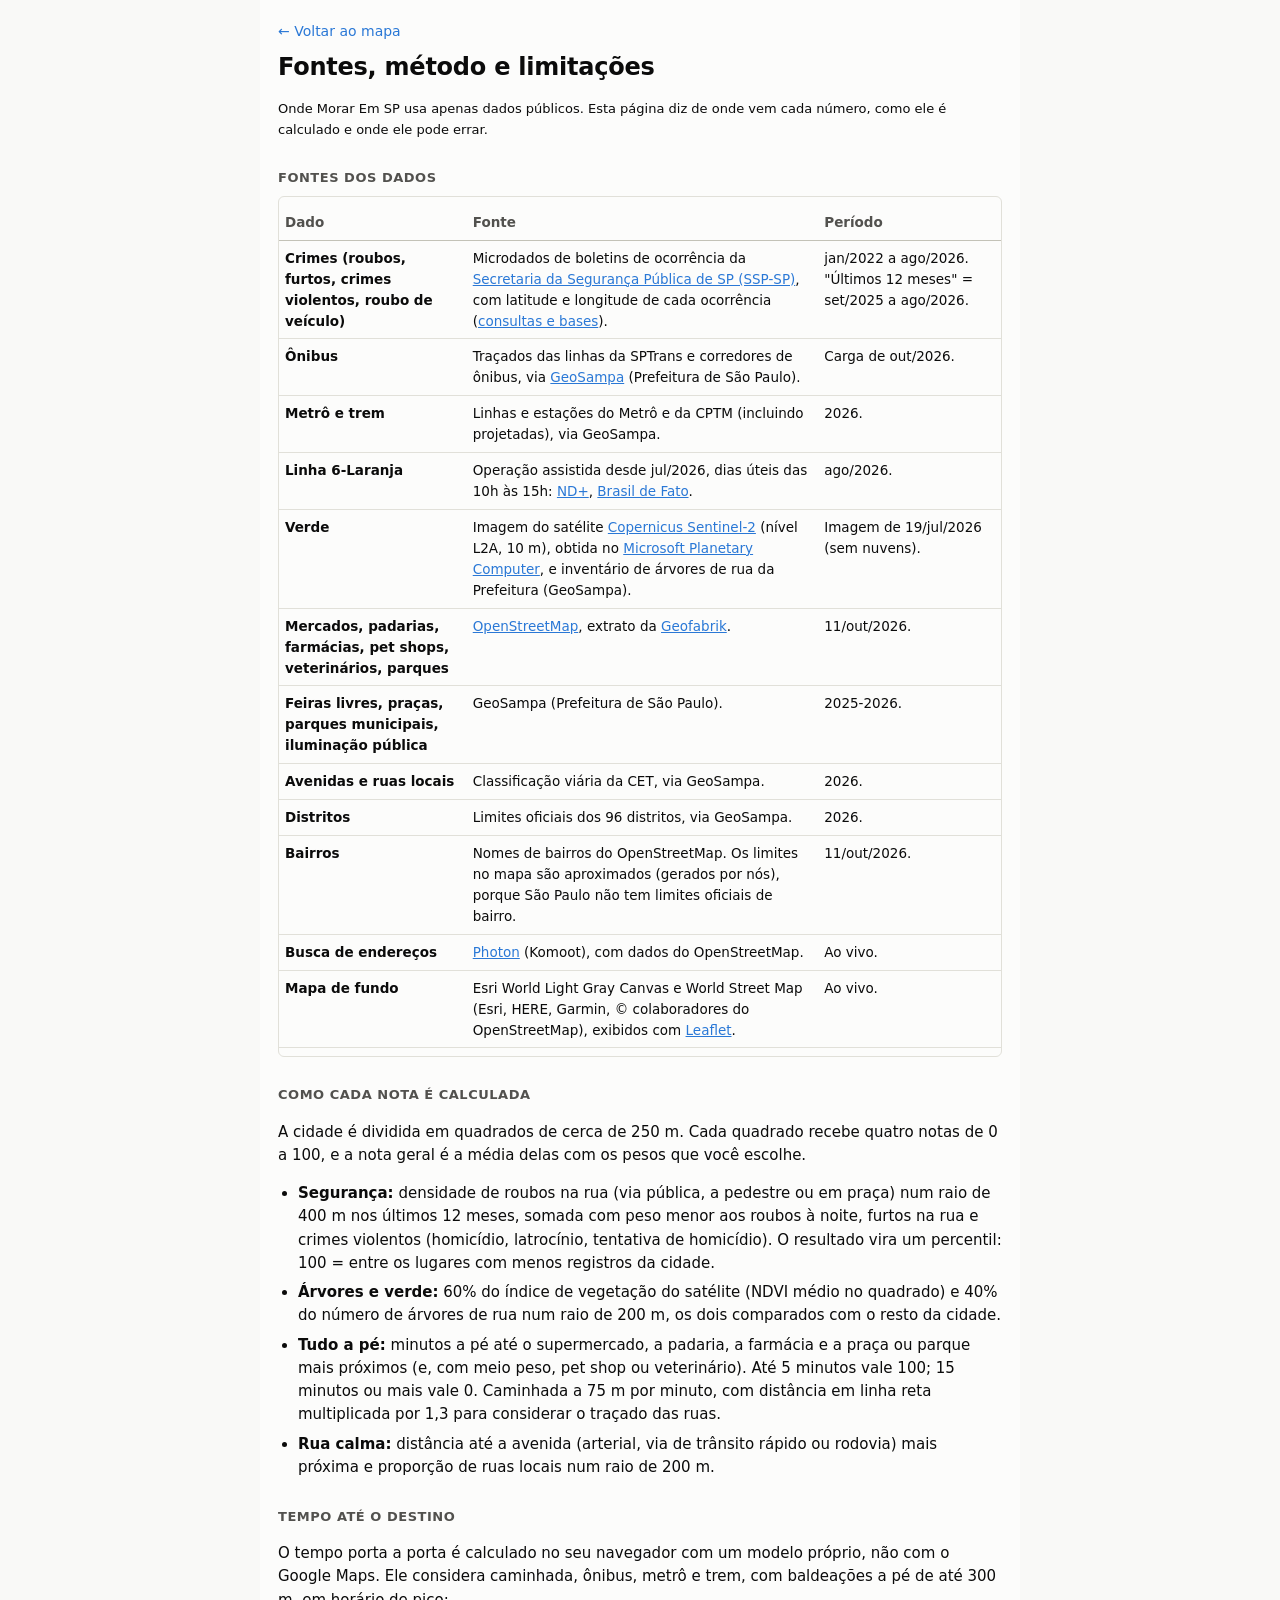
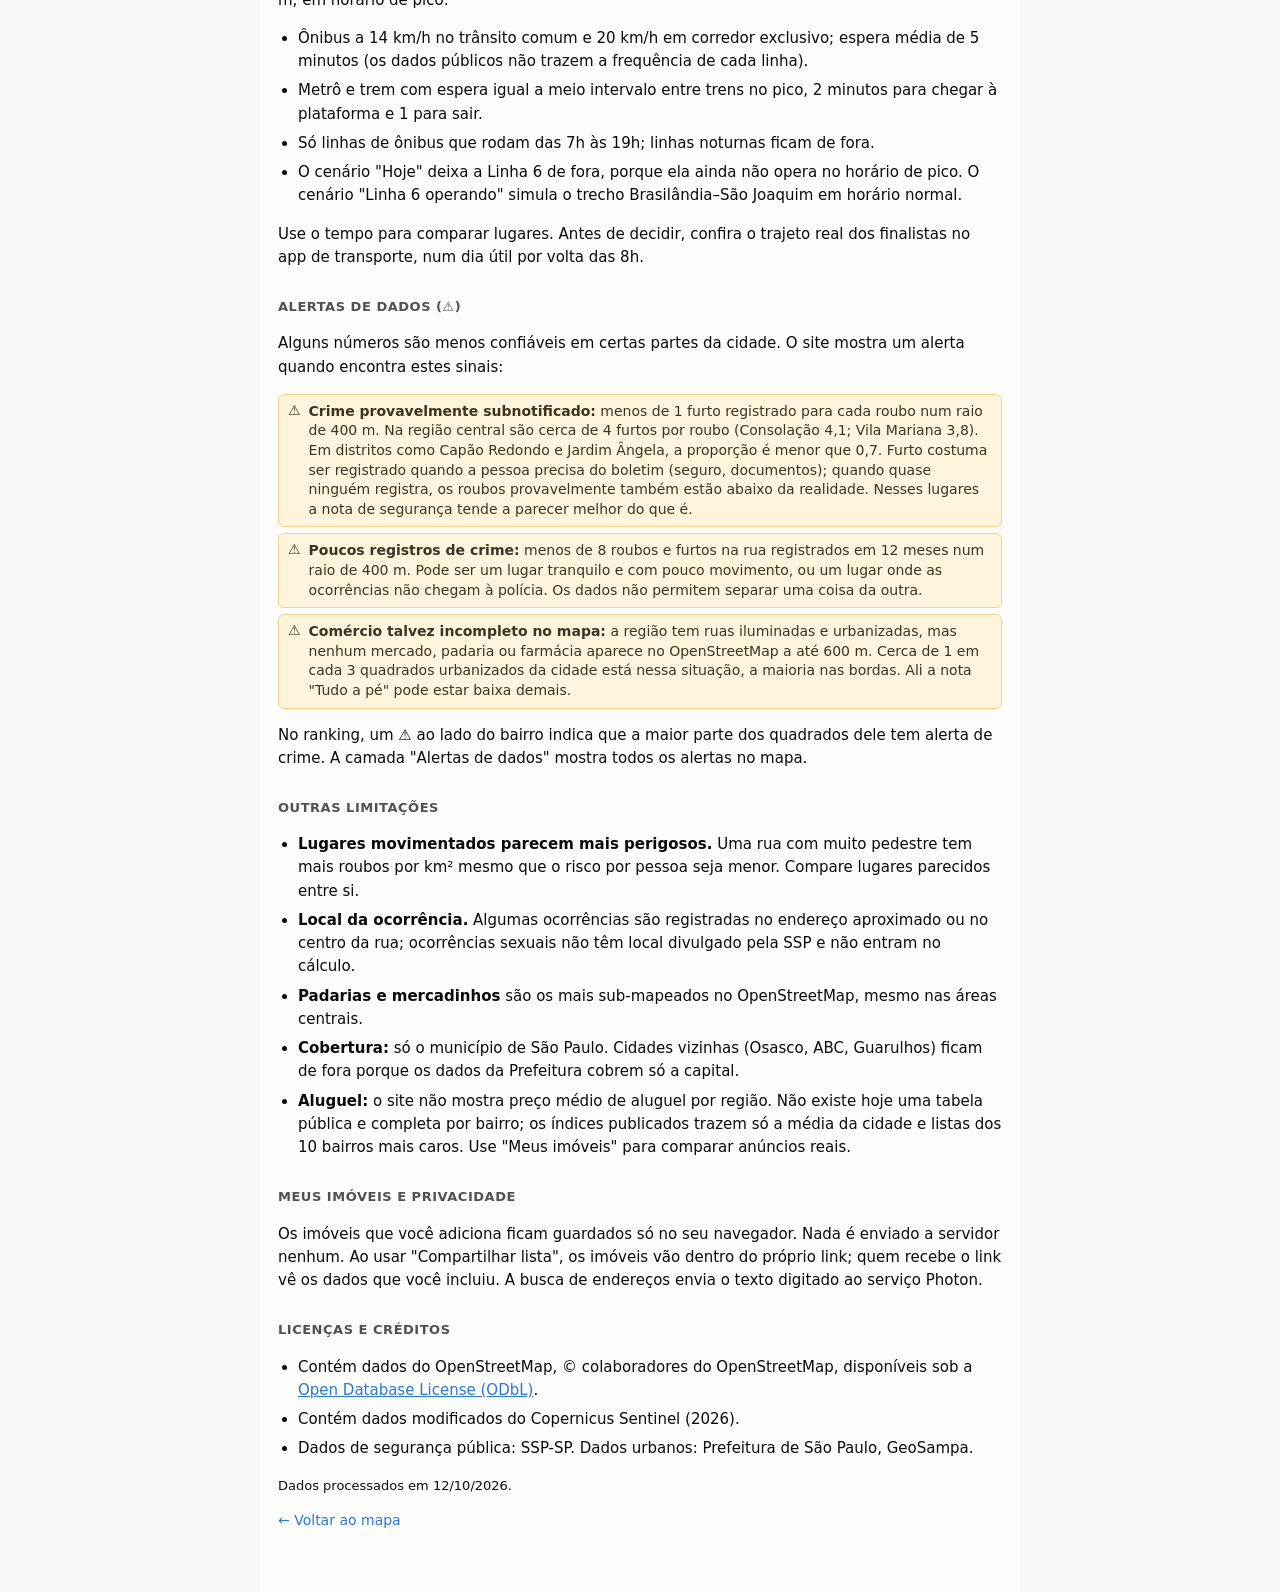
==== fontes.html @ 0190a61f "Onde Morar Em SP: first public version Static site for the city of São Paulo: pick a daily destinati" ====
<!doctype html>
<html lang="pt-BR">
<head>
<meta charset="utf-8">
<meta name="viewport" content="width=device-width, initial-scale=1">
<title>Fontes e método · Onde Morar Em SP</title>
<link rel="icon" href="data:image/svg+xml,%3Csvg xmlns='http://www.w3.org/2000/svg' viewBox='0 0 32 32'%3E%3Crect width='32' height='32' rx='7' fill='%232a78d6'/%3E%3Cpath d='M16 6l9 8v12h-6v-7h-6v7H7V14z' fill='white'/%3E%3C/svg%3E">
<link rel="stylesheet" href="style.css?v=2">
<style>
  body { background: var(--page); }
  .doc { max-width: 760px; margin: 0 auto; padding: 20px 18px 60px; background: var(--surface-1); min-height: 100vh; line-height: 1.55; font-size: 15px; }
  .doc h1 { font-size: 24px; margin: 6px 0 2px; }
  .doc h2 { font-size: 13px; margin: 28px 0 8px; }
  .doc p, .doc li { color: var(--text-primary); }
  .doc ul { padding-left: 20px; }
  .doc li { margin: 6px 0; }
  .doc table { font-size: 13.5px; margin: 8px 0; }
  .doc td, .doc th { vertical-align: top; padding: 7px 6px; }
  .doc td:first-child { max-width: none; white-space: normal; font-weight: 600; width: 26%; }
  .doc a { color: var(--accent); }
  .back { font-size: 14px; text-decoration: none; }
  .doc .warn { font-size: 14px; }
  .muted-p { color: var(--text-secondary); font-size: 13px; }
  .tablewrap { max-height: none; }
</style>
</head>
<body class="viz-root">
<main class="doc">
  <a class="back" href="./">← Voltar ao mapa</a>
  <h1>Fontes, método e limitações</h1>
  <p class="muted-p" id="built">Onde Morar Em SP usa apenas dados públicos. Esta página diz de onde vem cada número, como ele é calculado e onde ele pode errar.</p>

  <h2>Fontes dos dados</h2>
  <div class="tablewrap"><table>
    <thead><tr><th>Dado</th><th>Fonte</th><th>Período</th></tr></thead>
    <tbody>
      <tr><td>Crimes (roubos, furtos, crimes violentos, roubo de veículo)</td>
        <td>Microdados de boletins de ocorrência da <a href="https://www.ssp.sp.gov.br/estatistica" target="_blank" rel="noopener">Secretaria da Segurança Pública de SP (SSP-SP)</a>, com latitude e longitude de cada ocorrência (<a href="https://www.ssp.sp.gov.br/estatistica/consultas" target="_blank" rel="noopener">consultas e bases</a>).</td>
        <td>jan/2022 a ago/2026. "Últimos 12 meses" = set/2025 a ago/2026.</td></tr>
      <tr><td>Ônibus</td><td>Traçados das linhas da SPTrans e corredores de ônibus, via <a href="https://geosampa.prefeitura.sp.gov.br" target="_blank" rel="noopener">GeoSampa</a> (Prefeitura de São Paulo).</td><td>Carga de out/2026.</td></tr>
      <tr><td>Metrô e trem</td><td>Linhas e estações do Metrô e da CPTM (incluindo projetadas), via GeoSampa.</td><td>2026.</td></tr>
      <tr><td>Linha 6-Laranja</td><td>Operação assistida desde jul/2026, dias úteis das 10h às 15h: <a href="https://ndmais.com.br/transportes/linha-6-laranja-comeca-a-operar-em-sao-paulo/" target="_blank" rel="noopener">ND+</a>, <a href="https://www.brasildefato.com.br/2026/08/19/linha-laranja-recem-inaugurada-por-tarcisio-segue-em-obra-e-so-recebe-passageiros-para-lazer/" target="_blank" rel="noopener">Brasil de Fato</a>.</td><td>ago/2026.</td></tr>
      <tr><td>Verde</td><td>Imagem do satélite <a href="https://dataspace.copernicus.eu/explore-data/data-collections/sentinel-data/sentinel-2" target="_blank" rel="noopener">Copernicus Sentinel-2</a> (nível L2A, 10 m), obtida no <a href="https://planetarycomputer.microsoft.com/dataset/sentinel-2-l2a" target="_blank" rel="noopener">Microsoft Planetary Computer</a>, e inventário de árvores de rua da Prefeitura (GeoSampa).</td><td>Imagem de 19/jul/2026 (sem nuvens).</td></tr>
      <tr><td>Mercados, padarias, farmácias, pet shops, veterinários, parques</td><td><a href="https://www.openstreetmap.org/copyright" target="_blank" rel="noopener">OpenStreetMap</a>, extrato da <a href="https://download.geofabrik.de/south-america/brazil/sudeste.html" target="_blank" rel="noopener">Geofabrik</a>.</td><td>11/out/2026.</td></tr>
      <tr><td>Feiras livres, praças, parques municipais, iluminação pública</td><td>GeoSampa (Prefeitura de São Paulo).</td><td>2025-2026.</td></tr>
      <tr><td>Avenidas e ruas locais</td><td>Classificação viária da CET, via GeoSampa.</td><td>2026.</td></tr>
      <tr><td>Distritos</td><td>Limites oficiais dos 96 distritos, via GeoSampa.</td><td>2026.</td></tr>
      <tr><td>Bairros</td><td>Nomes de bairros do OpenStreetMap. Os limites no mapa são aproximados (gerados por nós), porque São Paulo não tem limites oficiais de bairro.</td><td>11/out/2026.</td></tr>
      <tr><td>Busca de endereços</td><td><a href="https://photon.komoot.io/" target="_blank" rel="noopener">Photon</a> (Komoot), com dados do OpenStreetMap.</td><td>Ao vivo.</td></tr>
      <tr><td>Mapa de fundo</td><td>Esri World Light Gray Canvas e World Street Map (Esri, HERE, Garmin, © colaboradores do OpenStreetMap), exibidos com <a href="https://leafletjs.com" target="_blank" rel="noopener">Leaflet</a>.</td><td>Ao vivo.</td></tr>
    </tbody>
  </table></div>

  <h2>Como cada nota é calculada</h2>
  <p>A cidade é dividida em quadrados de cerca de 250 m. Cada quadrado recebe quatro notas de 0 a 100, e a nota geral é a média delas com os pesos que você escolhe.</p>
  <ul>
    <li><b>Segurança:</b> densidade de roubos na rua (via pública, a pedestre ou em praça) num raio de 400 m nos últimos 12 meses, somada com peso menor aos roubos à noite, furtos na rua e crimes violentos (homicídio, latrocínio, tentativa de homicídio). O resultado vira um percentil: 100 = entre os lugares com menos registros da cidade.</li>
    <li><b>Árvores e verde:</b> 60% do índice de vegetação do satélite (NDVI médio no quadrado) e 40% do número de árvores de rua num raio de 200 m, os dois comparados com o resto da cidade.</li>
    <li><b>Tudo a pé:</b> minutos a pé até o supermercado, a padaria, a farmácia e a praça ou parque mais próximos (e, com meio peso, pet shop ou veterinário). Até 5 minutos vale 100; 15 minutos ou mais vale 0. Caminhada a 75 m por minuto, com distância em linha reta multiplicada por 1,3 para considerar o traçado das ruas.</li>
    <li><b>Rua calma:</b> distância até a avenida (arterial, via de trânsito rápido ou rodovia) mais próxima e proporção de ruas locais num raio de 200 m.</li>
  </ul>

  <h2>Tempo até o destino</h2>
  <p>O tempo porta a porta é calculado no seu navegador com um modelo próprio, não com o Google Maps. Ele considera caminhada, ônibus, metrô e trem, com baldeações a pé de até 300 m, em horário de pico:</p>
  <ul>
    <li>Ônibus a 14 km/h no trânsito comum e 20 km/h em corredor exclusivo; espera média de 5 minutos (os dados públicos não trazem a frequência de cada linha).</li>
    <li>Metrô e trem com espera igual a meio intervalo entre trens no pico, 2 minutos para chegar à plataforma e 1 para sair.</li>
    <li>Só linhas de ônibus que rodam das 7h às 19h; linhas noturnas ficam de fora.</li>
    <li>O cenário "Hoje" deixa a Linha 6 de fora, porque ela ainda não opera no horário de pico. O cenário "Linha 6 operando" simula o trecho Brasilândia–São Joaquim em horário normal.</li>
  </ul>
  <p>Use o tempo para comparar lugares. Antes de decidir, confira o trajeto real dos finalistas no app de transporte, num dia útil por volta das 8h.</p>

  <h2 id="alertas">Alertas de dados (⚠)</h2>
  <p>Alguns números são menos confiáveis em certas partes da cidade. O site mostra um alerta quando encontra estes sinais:</p>
  <div class="warn"><span aria-hidden="true">⚠</span><div><b>Crime provavelmente subnotificado:</b> menos de 1 furto registrado para cada roubo num raio de 400 m. Na região central são cerca de 4 furtos por roubo (Consolação 4,1; Vila Mariana 3,8). Em distritos como Capão Redondo e Jardim Ângela, a proporção é menor que 0,7. Furto costuma ser registrado quando a pessoa precisa do boletim (seguro, documentos); quando quase ninguém registra, os roubos provavelmente também estão abaixo da realidade. Nesses lugares a nota de segurança tende a parecer melhor do que é.</div></div>
  <div class="warn"><span aria-hidden="true">⚠</span><div><b>Poucos registros de crime:</b> menos de 8 roubos e furtos na rua registrados em 12 meses num raio de 400 m. Pode ser um lugar tranquilo e com pouco movimento, ou um lugar onde as ocorrências não chegam à polícia. Os dados não permitem separar uma coisa da outra.</div></div>
  <div class="warn"><span aria-hidden="true">⚠</span><div><b>Comércio talvez incompleto no mapa:</b> a região tem ruas iluminadas e urbanizadas, mas nenhum mercado, padaria ou farmácia aparece no OpenStreetMap a até 600 m. Cerca de 1 em cada 3 quadrados urbanizados da cidade está nessa situação, a maioria nas bordas. Ali a nota "Tudo a pé" pode estar baixa demais.</div></div>
  <p>No ranking, um ⚠ ao lado do bairro indica que a maior parte dos quadrados dele tem alerta de crime. A camada "Alertas de dados" mostra todos os alertas no mapa.</p>

  <h2>Outras limitações</h2>
  <ul>
    <li><b>Lugares movimentados parecem mais perigosos.</b> Uma rua com muito pedestre tem mais roubos por km² mesmo que o risco por pessoa seja menor. Compare lugares parecidos entre si.</li>
    <li><b>Local da ocorrência.</b> Algumas ocorrências são registradas no endereço aproximado ou no centro da rua; ocorrências sexuais não têm local divulgado pela SSP e não entram no cálculo.</li>
    <li><b>Padarias e mercadinhos</b> são os mais sub-mapeados no OpenStreetMap, mesmo nas áreas centrais.</li>
    <li><b>Cobertura:</b> só o município de São Paulo. Cidades vizinhas (Osasco, ABC, Guarulhos) ficam de fora porque os dados da Prefeitura cobrem só a capital.</li>
    <li><b>Aluguel:</b> o site não mostra preço médio de aluguel por região. Não existe hoje uma tabela pública e completa por bairro; os índices publicados trazem só a média da cidade e listas dos 10 bairros mais caros. Use "Meus imóveis" para comparar anúncios reais.</li>
  </ul>

  <h2>Meus imóveis e privacidade</h2>
  <p>Os imóveis que você adiciona ficam guardados só no seu navegador. Nada é enviado a servidor nenhum. Ao usar "Compartilhar lista", os imóveis vão dentro do próprio link; quem recebe o link vê os dados que você incluiu. A busca de endereços envia o texto digitado ao serviço Photon.</p>

  <h2>Licenças e créditos</h2>
  <ul>
    <li>Contém dados do OpenStreetMap, © colaboradores do OpenStreetMap, disponíveis sob a <a href="https://www.openstreetmap.org/copyright" target="_blank" rel="noopener">Open Database License (ODbL)</a>.</li>
    <li>Contém dados modificados do Copernicus Sentinel (2026).</li>
    <li>Dados de segurança pública: SSP-SP. Dados urbanos: Prefeitura de São Paulo, GeoSampa.</li>
  </ul>
  <p class="muted-p" id="built-at"></p>
  <a class="back" href="./">← Voltar ao mapa</a>
</main>
<script>
  fetch("data/meta.json").then((r) => r.json()).then((m) => {
    document.getElementById("built-at").textContent = `Dados processados em ${new Date(m.built).toLocaleDateString("pt-BR")}.`;
  }).catch(() => {});
</script>
</body>
</html>
---- style.css ----
.viz-root {
  color-scheme: light;
  --surface-1: #fcfcfb;
  --page: #f9f9f7;
  --wash: #f0efec;
  --text-primary: #0b0b0b;
  --text-secondary: #52514e;
  --text-muted: #898781;
  --grid: #e1e0d9;
  --axis: #c3c2b7;
  --border: rgba(11, 11, 11, 0.10);
  --accent: #2a78d6;
  --critical: #d03b3b;
}

* { box-sizing: border-box; }
html, body { margin: 0; height: 100%; font-family: system-ui, -apple-system, "Segoe UI", sans-serif; color: var(--text-primary); background: var(--page); }
#app { display: flex; height: 100vh; }
#side { width: 390px; min-width: 340px; background: var(--surface-1); border-right: 1px solid var(--border); display: flex; flex-direction: column; overflow-y: auto; }
#map { flex: 1; position: relative; }
header, section, footer { padding: 12px 16px; border-bottom: 1px solid var(--grid); }
section.grow { min-height: 260px; display: flex; flex-direction: column; }
h1 { font-size: 20px; margin: 0 0 4px; letter-spacing: -0.01em; }
h2 { font-size: 12px; text-transform: uppercase; letter-spacing: .04em; color: var(--text-secondary); margin: 0 0 8px; font-weight: 600; }
.sub, .hint { font-size: 12px; color: var(--text-secondary); margin: 4px 0 0; line-height: 1.4; }
.muted { color: var(--text-muted); text-transform: none; letter-spacing: 0; font-weight: 400; }
.d { color: var(--text-muted); font-size: 11px; line-height: 1.3; }

.btn { display: inline-flex; align-items: center; justify-content: center; border: 1px solid var(--axis); background: var(--surface-1); color: var(--text-primary);
  border-radius: 6px; padding: 6px 10px; font: inherit; font-size: 13px; cursor: pointer; }
.btn:hover { background: var(--wash); }
.btn:disabled { opacity: .5; cursor: default; }
.btn.primary { background: var(--accent); border-color: var(--accent); color: #fff; }
.btn.primary:hover { background: #256abf; }
.btn.danger { color: var(--critical); border-color: var(--critical); margin-right: auto; }
.row-buttons { display: flex; flex-wrap: wrap; gap: 6px; margin-top: 8px; align-items: center; }
.row-buttons.end { justify-content: flex-end; }

.search { position: relative; }
.search input, .field input, .field select, .field textarea, select {
  width: 100%; font: inherit; font-size: 14px; padding: 7px 8px; border: 1px solid var(--axis); border-radius: 6px; background: var(--surface-1); color: var(--text-primary); }
.results { position: absolute; z-index: 1200; left: 0; right: 0; top: 100%; margin: 2px 0 0; padding: 0; list-style: none; background: var(--surface-1);
  border: 1px solid var(--axis); border-radius: 6px; box-shadow: 0 6px 18px rgba(0,0,0,.12); max-height: 260px; overflow-y: auto; }
.results li { padding: 8px 10px; font-size: 13px; cursor: pointer; border-bottom: 1px solid var(--grid); }
.results li:last-child { border-bottom: 0; }
.results li:hover, .results li.active { background: var(--wash); }
.results li .d { display: block; }
.field { display: block; margin-top: 8px; }
.field > span { display: block; font-size: 12px; color: var(--text-secondary); margin-bottom: 3px; }
.grid2 { display: grid; grid-template-columns: 1fr 1fr; gap: 0 8px; }
.grid3 { display: grid; grid-template-columns: 1fr 1fr 1fr; gap: 0 8px; }

.seg { display: flex; border: 1px solid var(--axis); border-radius: 6px; overflow: hidden; }
.seg button { flex: 1; border: 0; background: transparent; padding: 6px 8px; font: inherit; font-size: 13px; cursor: pointer; color: var(--text-secondary); }
.seg button.on { background: var(--accent); color: #fff; }

.row { display: flex; justify-content: space-between; gap: 8px; font-size: 13px; margin-top: 8px; }
.row output { font-variant-numeric: tabular-nums; color: var(--text-secondary); white-space: nowrap; }
input[type=range] { width: 100%; accent-color: var(--accent); }
.check { display: flex; align-items: center; gap: 6px; font-size: 13px; margin: 4px 0; }
.overlays { margin-top: 10px; }
#weights .hint { margin: 0 0 4px; }
#weights .row { margin-top: 10px; }

#legend { margin-top: 8px; font-size: 12px; color: var(--text-secondary); }
#legend .bar { display: flex; gap: 2px; margin: 4px 0 2px; }
#legend .bar span { flex: 1; height: 10px; border-radius: 2px; }
#legend .ticks { position: relative; height: 15px; font-variant-numeric: tabular-nums; }
#legend .ticks span { position: absolute; transform: translateX(-50%); }
#legend .dir { display: flex; justify-content: space-between; color: var(--text-muted); }

.tablewrap { overflow-y: auto; max-height: 420px; border: 1px solid var(--grid); border-radius: 6px; }
table { width: 100%; border-collapse: collapse; font-size: 12.5px; }
th { position: sticky; top: 0; background: var(--surface-1); text-align: left; font-weight: 600; color: var(--text-secondary); padding: 6px; border-bottom: 1px solid var(--axis); cursor: help; }
td { padding: 5px 6px; border-bottom: 1px solid var(--grid); font-variant-numeric: tabular-nums; }
td:first-child { max-width: 150px; overflow: hidden; text-overflow: ellipsis; white-space: nowrap; }
tbody tr { cursor: pointer; }
tbody tr:hover { background: var(--wash); }
.up { color: #b3261e; } .down { color: #006300; }

.im-list { list-style: none; padding: 0; margin: 10px 0 0; }
.im-list li { border: 1px solid var(--grid); border-radius: 8px; padding: 8px 10px; margin-bottom: 6px; font-size: 13px; cursor: pointer; }
.im-list li:hover { background: var(--wash); }
.im-list li.out { opacity: .45; }
.im-list .top { display: flex; justify-content: space-between; gap: 8px; }
.im-list .top b { overflow: hidden; text-overflow: ellipsis; white-space: nowrap; }
.im-list .price { font-variant-numeric: tabular-nums; font-weight: 600; white-space: nowrap; }
.im-list .empty { color: var(--text-muted); cursor: default; border-style: dashed; }
#im-filters { margin-top: 8px; font-size: 13px; }
#im-filters summary { cursor: pointer; color: var(--text-secondary); }

footer { font-size: 12px; color: var(--text-secondary); border-bottom: 0; }
footer ul { padding-left: 18px; margin: 6px 0; }
footer li { margin: 3px 0; line-height: 1.4; }

.loading { position: absolute; z-index: 1500; left: 50%; top: 14px; transform: translateX(-50%); background: var(--text-primary); color: #fff;
  font-size: 13px; padding: 6px 12px; border-radius: 999px; box-shadow: 0 2px 10px rgba(0,0,0,.2); white-space: nowrap; }
.loading[hidden] { display: none; }
.pick-banner { position: absolute; z-index: 1500; left: 50%; top: 14px; transform: translateX(-50%); background: var(--accent); color: #fff;
  font-size: 14px; padding: 8px 8px 8px 14px; border-radius: 999px; box-shadow: 0 2px 10px rgba(0,0,0,.25); display: flex; gap: 10px; align-items: center; white-space: nowrap; }
.pick-banner[hidden] { display: none; }
.pick-banner button { border: 0; background: rgba(255,255,255,.2); color: #fff; border-radius: 999px; padding: 4px 10px; font: inherit; font-size: 13px; cursor: pointer; }
.picking .leaflet-container { cursor: crosshair; }

/* map */
.leaflet-container { font-family: inherit; background: var(--page); }
.cells-img { image-rendering: pixelated; image-rendering: crisp-edges; }
.bairro-label { background: transparent; border: 0; box-shadow: none; font-size: 11px; font-weight: 600; color: #2b2b29; text-shadow: 0 0 3px #fff, 0 0 3px #fff, 0 0 3px #fff; white-space: nowrap; }
.bairro-label::before, .st-label::before { display: none; }
.st-label { background: rgba(255,255,255,.85); border: 0; box-shadow: none; font-size: 10.5px; padding: 0 3px; color: #2b2b29; }
.dest-icon { background: #0b0b0b; color: #fff; border-radius: 6px; font-size: 12px; font-weight: 700; padding: 3px 7px; white-space: nowrap; box-shadow: 0 0 0 2px #fff, 0 2px 8px rgba(0,0,0,.3); transform: translate(-50%, -50%); display: inline-block; }
.im-pin { background: #fff; color: #0b0b0b; border: 2px solid #0b0b0b; border-radius: 999px; font-size: 11.5px; font-weight: 700; padding: 1px 7px;
  white-space: nowrap; box-shadow: 0 2px 6px rgba(0,0,0,.25); transform: translate(-50%, -50%); display: inline-block; font-variant-numeric: tabular-nums; }
.im-pin.out { opacity: .35; border-color: var(--text-muted); }

/* details (popup on desktop, sheet on phones) */
.pop h3 { margin: 0 0 2px; font-size: 15px; }
.pop .d { margin-bottom: 6px; }
.pop table { font-size: 12px; }
.pop td { padding: 3px 4px; border-bottom: 1px solid var(--grid); vertical-align: top; }
.pop td:first-child { color: var(--text-secondary); max-width: none; white-space: normal; width: 45%; }
.pop .route { font-size: 12px; background: var(--wash); border-radius: 4px; padding: 6px; margin: 6px 0; line-height: 1.45; }
.pop .route .leg { display: inline-block; border-radius: 3px; padding: 0 4px; margin: 1px 0; color: #fff; font-weight: 600; }
.pop .route .leg.bus { background: #52514e; }
.pop .scores { display: grid; grid-template-columns: repeat(5, 1fr); gap: 4px; margin: 6px 0; text-align: center; }
.pop .scores div { background: var(--wash); border-radius: 4px; padding: 3px 0; font-size: 11px; color: var(--text-secondary); }
.pop .scores b { display: block; font-size: 14px; color: var(--text-primary); }
.pop .cost { font-size: 13px; margin: 6px 0; }
.pop .cost b { font-size: 16px; }
.pop .actions { display: flex; gap: 6px; flex-wrap: wrap; margin-top: 8px; }

#sheet { position: fixed; left: 0; right: 0; bottom: 0; z-index: 3000; max-height: 78vh; max-height: 78dvh; overflow-y: auto;
  background: var(--surface-1); border-radius: 14px 14px 0 0; box-shadow: 0 -6px 24px rgba(0,0,0,.25); padding: 8px 16px 24px;
  -webkit-overflow-scrolling: touch; overscroll-behavior: contain; }
#sheet[hidden] { display: none; }
#sheet-close { position: sticky; top: 0; display: block; margin: 0 0 6px auto; border: 1px solid var(--axis); background: var(--surface-1);
  border-radius: 999px; padding: 8px 14px; font: inherit; font-size: 14px; color: var(--text-primary); cursor: pointer; z-index: 1; }
#sheet .pop table { width: 100%; }

dialog { border: 0; border-radius: 12px; padding: 16px; width: min(520px, calc(100vw - 24px)); max-height: calc(100dvh - 24px); overflow-y: auto;
  background: var(--surface-1); color: var(--text-primary); box-shadow: 0 10px 40px rgba(0,0,0,.3); }
dialog::backdrop { background: rgba(0,0,0,.35); }
dialog h3 { margin: 0 0 4px; }
.form-error { color: var(--critical); font-size: 13px; }

/* phones: map on top, controls below, page scrolls */
@media (max-width: 768px) {
  html, body { height: auto; }
  #app { flex-direction: column-reverse; height: auto; }
  #map { flex: none; height: 62vh; height: 62dvh; }
  #side { width: 100%; min-width: 0; border-right: 0; overflow: visible; }
  section.grow { min-height: 0; }
  .tablewrap { max-height: 70vh; }
  .seg button { padding: 10px 8px; font-size: 14px; }
  .btn { padding: 9px 12px; font-size: 14px; }
  .check { font-size: 14px; margin: 8px 0; }
  .check input { width: 18px; height: 18px; }
  input[type=range] { height: 28px; }
  td { padding: 8px 6px; }
  td:first-child { max-width: 46vw; }
  .pop table { font-size: 11.5px; }
  .pick-banner { font-size: 13px; }
}

/* header link, warnings, source lines */
.title-row { display: flex; align-items: baseline; justify-content: space-between; gap: 8px; }
.head-link, footer a { font-size: 12px; color: var(--accent); text-decoration: none; white-space: nowrap; }
.head-link:hover, footer a:hover { text-decoration: underline; }
.warn { display: flex; gap: 8px; align-items: flex-start; background: #fff4dc; border: 1px solid #f3d38a; border-radius: 6px;
  padding: 7px 9px; margin: 6px 0; font-size: 12px; line-height: 1.4; color: #3d3320; }
.warn > span { font-size: 14px; line-height: 1.2; }
.warn a, .src a { color: var(--accent); }
.warn-mark { color: #b06d00; font-weight: 700; cursor: help; }
.src { margin-top: 8px; font-size: 10.5px; color: var(--text-muted); line-height: 1.4; }
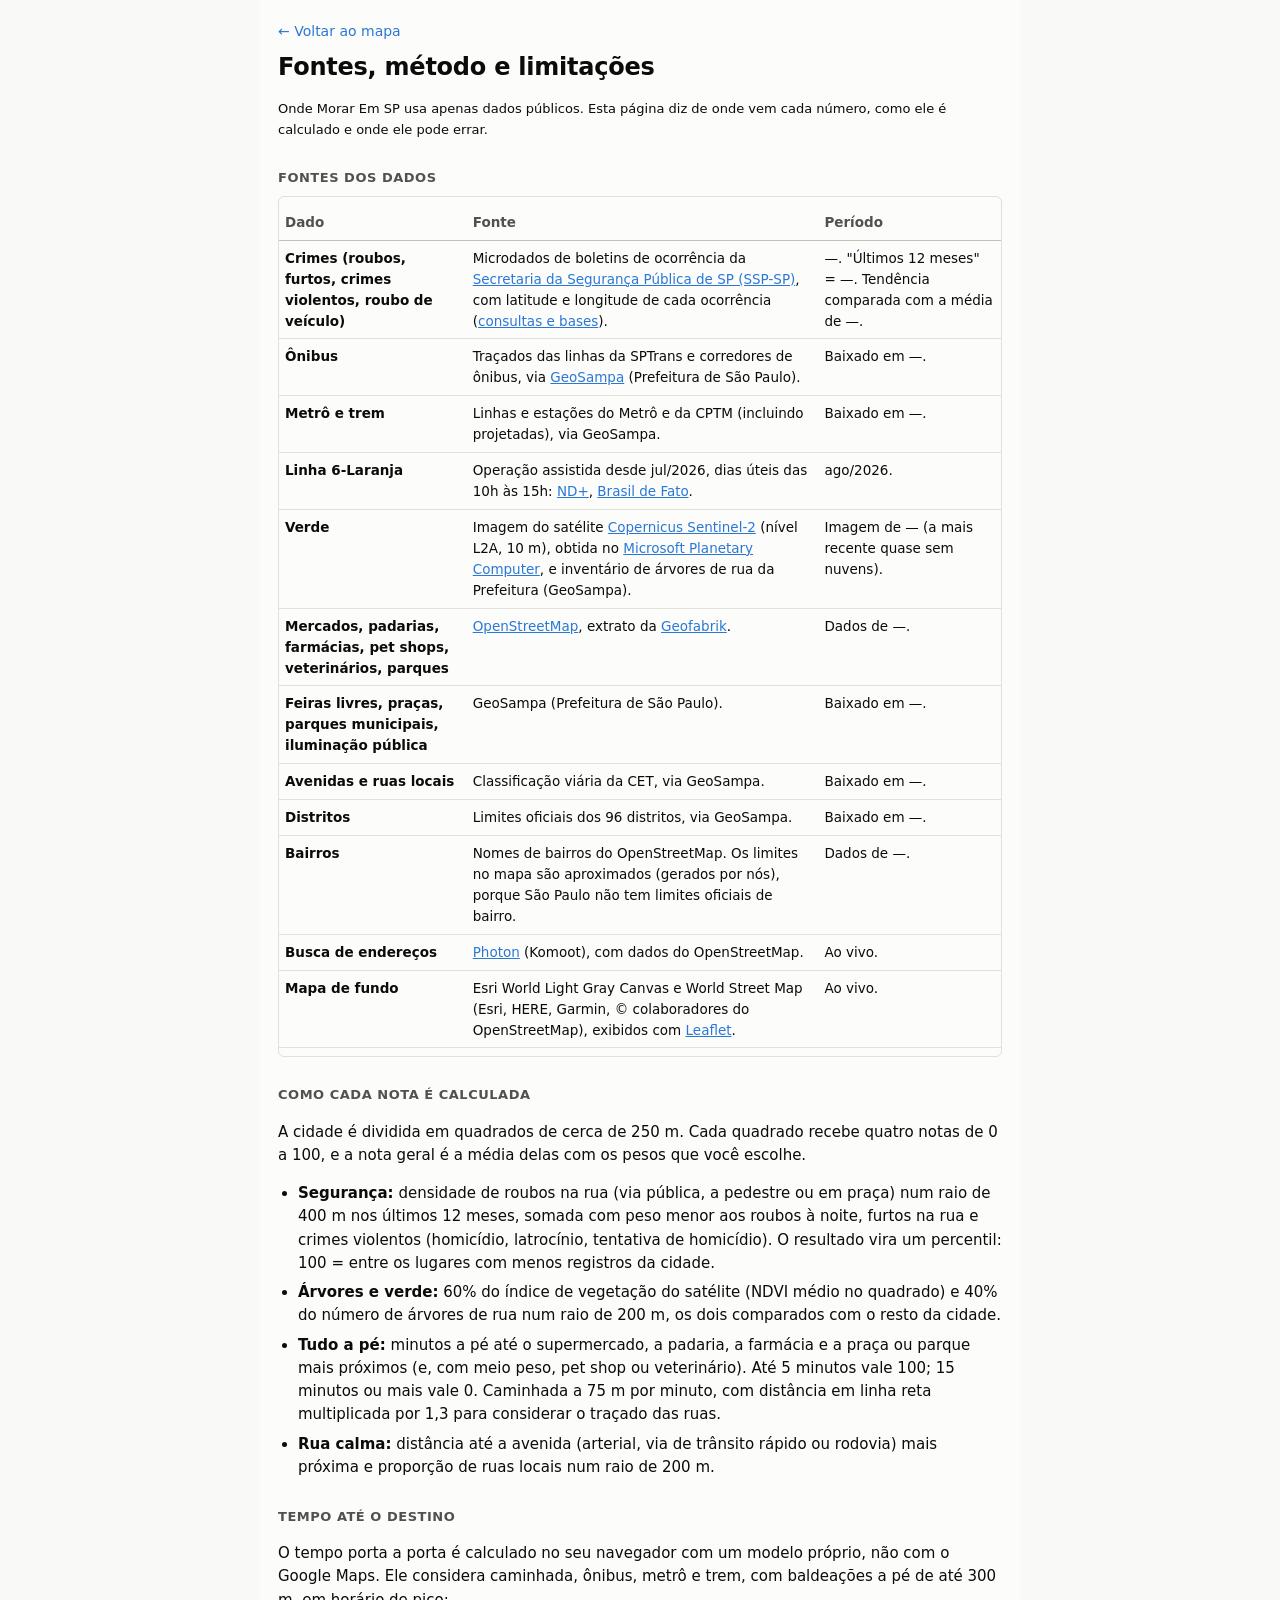
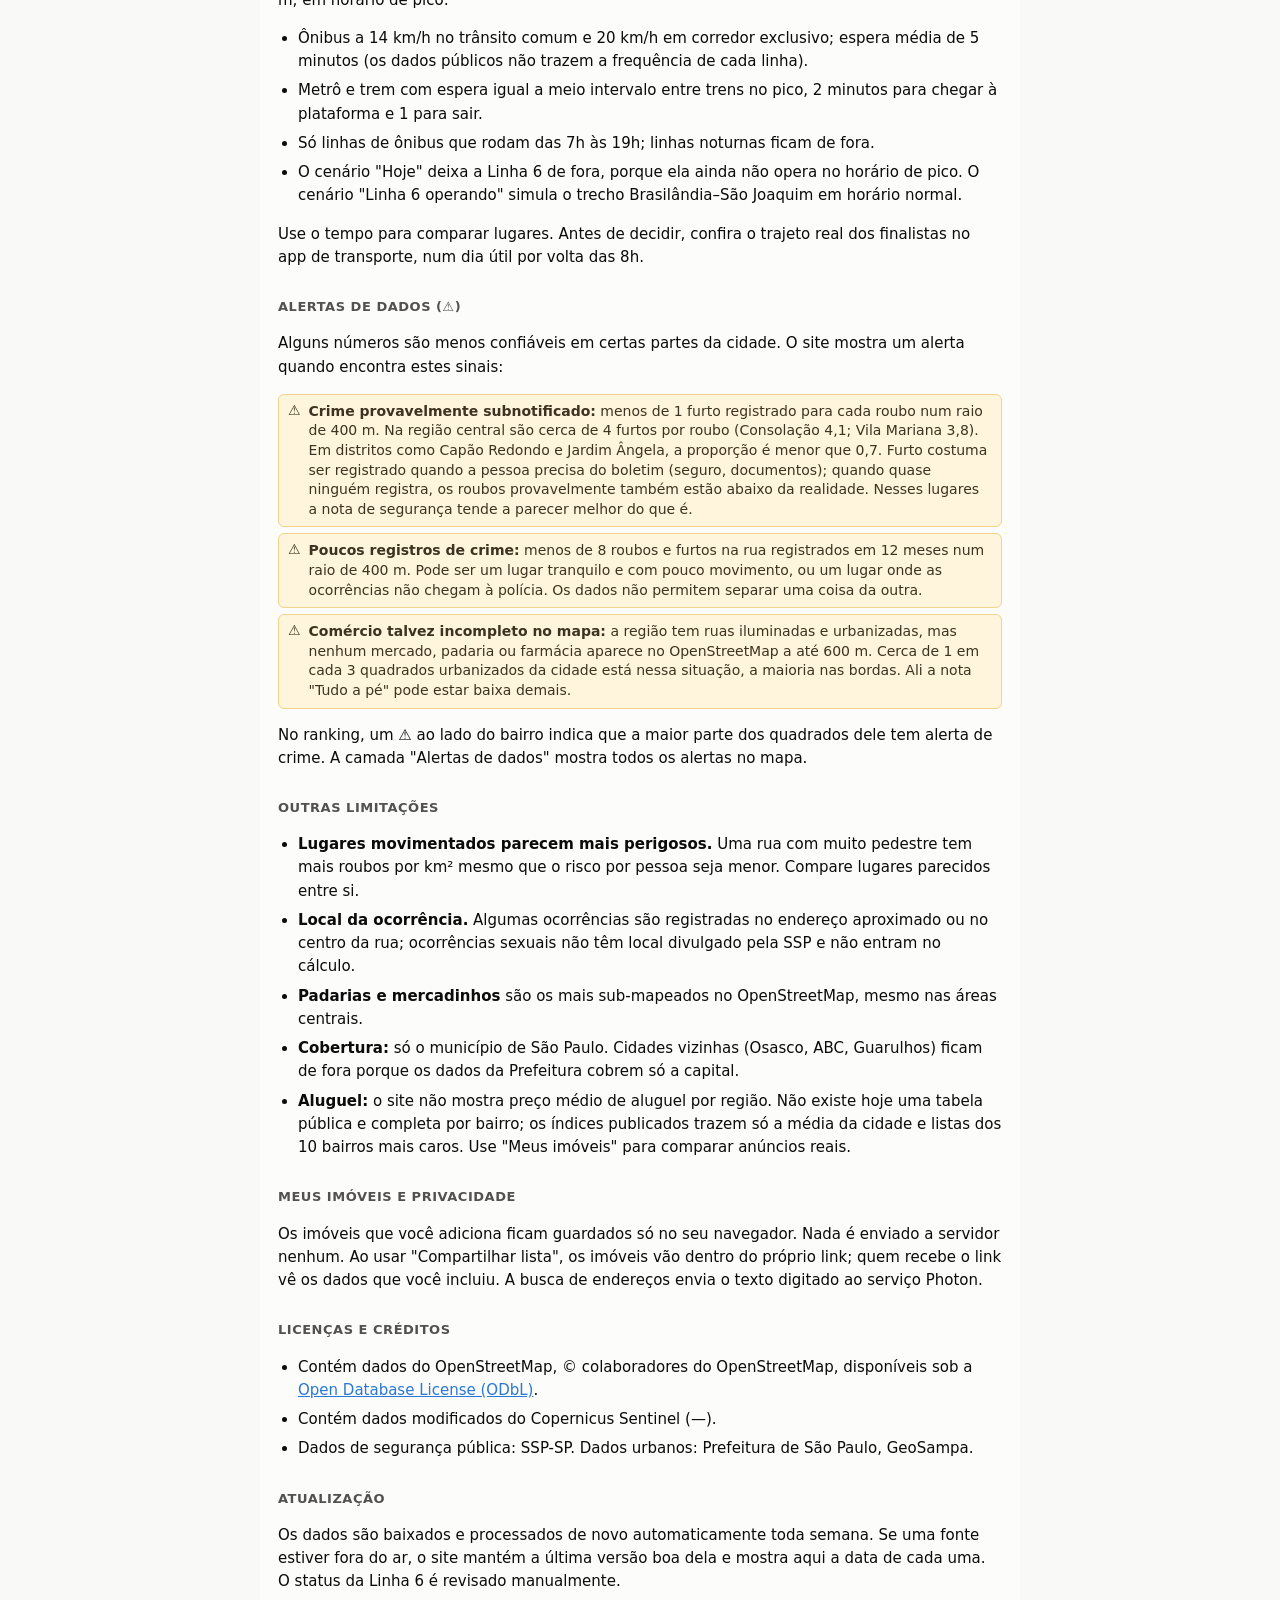
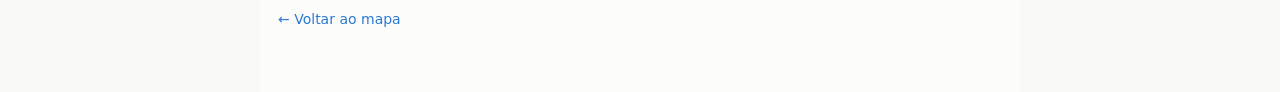
==== commit bac9744c: "Automatic weekly data updates, centered details panel - pipeline/: the data pipeline now lives in th" ====
--- a/fontes.html
+++ b/fontes.html
@@ -36,16 +36,16 @@
     <tbody>
       <tr><td>Crimes (roubos, furtos, crimes violentos, roubo de veículo)</td>
         <td>Microdados de boletins de ocorrência da <a href="https://www.ssp.sp.gov.br/estatistica" target="_blank" rel="noopener">Secretaria da Segurança Pública de SP (SSP-SP)</a>, com latitude e longitude de cada ocorrência (<a href="https://www.ssp.sp.gov.br/estatistica/consultas" target="_blank" rel="noopener">consultas e bases</a>).</td>
-        <td>jan/2022 a ago/2026. "Últimos 12 meses" = set/2025 a ago/2026.</td></tr>
-      <tr><td>Ônibus</td><td>Traçados das linhas da SPTrans e corredores de ônibus, via <a href="https://geosampa.prefeitura.sp.gov.br" target="_blank" rel="noopener">GeoSampa</a> (Prefeitura de São Paulo).</td><td>Carga de out/2026.</td></tr>
-      <tr><td>Metrô e trem</td><td>Linhas e estações do Metrô e da CPTM (incluindo projetadas), via GeoSampa.</td><td>2026.</td></tr>
+        <td><span data-m="crime_years">—</span>. "Últimos 12 meses" = <span data-m="crime_window">—</span>. Tendência comparada com a média de <span data-m="base_label">—</span>.</td></tr>
+      <tr><td>Ônibus</td><td>Traçados das linhas da SPTrans e corredores de ônibus, via <a href="https://geosampa.prefeitura.sp.gov.br" target="_blank" rel="noopener">GeoSampa</a> (Prefeitura de São Paulo).</td><td>Baixado em <span data-m="geosampa_date" data-fmt="date">—</span>.</td></tr>
+      <tr><td>Metrô e trem</td><td>Linhas e estações do Metrô e da CPTM (incluindo projetadas), via GeoSampa.</td><td>Baixado em <span data-m="geosampa_date" data-fmt="date">—</span>.</td></tr>
       <tr><td>Linha 6-Laranja</td><td>Operação assistida desde jul/2026, dias úteis das 10h às 15h: <a href="https://ndmais.com.br/transportes/linha-6-laranja-comeca-a-operar-em-sao-paulo/" target="_blank" rel="noopener">ND+</a>, <a href="https://www.brasildefato.com.br/2026/08/19/linha-laranja-recem-inaugurada-por-tarcisio-segue-em-obra-e-so-recebe-passageiros-para-lazer/" target="_blank" rel="noopener">Brasil de Fato</a>.</td><td>ago/2026.</td></tr>
-      <tr><td>Verde</td><td>Imagem do satélite <a href="https://dataspace.copernicus.eu/explore-data/data-collections/sentinel-data/sentinel-2" target="_blank" rel="noopener">Copernicus Sentinel-2</a> (nível L2A, 10 m), obtida no <a href="https://planetarycomputer.microsoft.com/dataset/sentinel-2-l2a" target="_blank" rel="noopener">Microsoft Planetary Computer</a>, e inventário de árvores de rua da Prefeitura (GeoSampa).</td><td>Imagem de 19/jul/2026 (sem nuvens).</td></tr>
-      <tr><td>Mercados, padarias, farmácias, pet shops, veterinários, parques</td><td><a href="https://www.openstreetmap.org/copyright" target="_blank" rel="noopener">OpenStreetMap</a>, extrato da <a href="https://download.geofabrik.de/south-america/brazil/sudeste.html" target="_blank" rel="noopener">Geofabrik</a>.</td><td>11/out/2026.</td></tr>
-      <tr><td>Feiras livres, praças, parques municipais, iluminação pública</td><td>GeoSampa (Prefeitura de São Paulo).</td><td>2025-2026.</td></tr>
-      <tr><td>Avenidas e ruas locais</td><td>Classificação viária da CET, via GeoSampa.</td><td>2026.</td></tr>
-      <tr><td>Distritos</td><td>Limites oficiais dos 96 distritos, via GeoSampa.</td><td>2026.</td></tr>
-      <tr><td>Bairros</td><td>Nomes de bairros do OpenStreetMap. Os limites no mapa são aproximados (gerados por nós), porque São Paulo não tem limites oficiais de bairro.</td><td>11/out/2026.</td></tr>
+      <tr><td>Verde</td><td>Imagem do satélite <a href="https://dataspace.copernicus.eu/explore-data/data-collections/sentinel-data/sentinel-2" target="_blank" rel="noopener">Copernicus Sentinel-2</a> (nível L2A, 10 m), obtida no <a href="https://planetarycomputer.microsoft.com/dataset/sentinel-2-l2a" target="_blank" rel="noopener">Microsoft Planetary Computer</a>, e inventário de árvores de rua da Prefeitura (GeoSampa).</td><td>Imagem de <span data-m="ndvi_date" data-fmt="date">—</span> (a mais recente quase sem nuvens).</td></tr>
+      <tr><td>Mercados, padarias, farmácias, pet shops, veterinários, parques</td><td><a href="https://www.openstreetmap.org/copyright" target="_blank" rel="noopener">OpenStreetMap</a>, extrato da <a href="https://download.geofabrik.de/south-america/brazil/sudeste.html" target="_blank" rel="noopener">Geofabrik</a>.</td><td>Dados de <span data-m="osm_date" data-fmt="date">—</span>.</td></tr>
+      <tr><td>Feiras livres, praças, parques municipais, iluminação pública</td><td>GeoSampa (Prefeitura de São Paulo).</td><td>Baixado em <span data-m="geosampa_date" data-fmt="date">—</span>.</td></tr>
+      <tr><td>Avenidas e ruas locais</td><td>Classificação viária da CET, via GeoSampa.</td><td>Baixado em <span data-m="geosampa_date" data-fmt="date">—</span>.</td></tr>
+      <tr><td>Distritos</td><td>Limites oficiais dos 96 distritos, via GeoSampa.</td><td>Baixado em <span data-m="geosampa_date" data-fmt="date">—</span>.</td></tr>
+      <tr><td>Bairros</td><td>Nomes de bairros do OpenStreetMap. Os limites no mapa são aproximados (gerados por nós), porque São Paulo não tem limites oficiais de bairro.</td><td>Dados de <span data-m="osm_date" data-fmt="date">—</span>.</td></tr>
       <tr><td>Busca de endereços</td><td><a href="https://photon.komoot.io/" target="_blank" rel="noopener">Photon</a> (Komoot), com dados do OpenStreetMap.</td><td>Ao vivo.</td></tr>
       <tr><td>Mapa de fundo</td><td>Esri World Light Gray Canvas e World Street Map (Esri, HERE, Garmin, © colaboradores do OpenStreetMap), exibidos com <a href="https://leafletjs.com" target="_blank" rel="noopener">Leaflet</a>.</td><td>Ao vivo.</td></tr>
     </tbody>
@@ -92,15 +92,20 @@
   <h2>Licenças e créditos</h2>
   <ul>
     <li>Contém dados do OpenStreetMap, © colaboradores do OpenStreetMap, disponíveis sob a <a href="https://www.openstreetmap.org/copyright" target="_blank" rel="noopener">Open Database License (ODbL)</a>.</li>
-    <li>Contém dados modificados do Copernicus Sentinel (2026).</li>
+    <li>Contém dados modificados do Copernicus Sentinel (<span data-m="ndvi_year">—</span>).</li>
     <li>Dados de segurança pública: SSP-SP. Dados urbanos: Prefeitura de São Paulo, GeoSampa.</li>
   </ul>
+  <h2>Atualização</h2>
+  <p>Os dados são baixados e processados de novo automaticamente toda semana. Se uma fonte estiver fora do ar, o site mantém a última versão boa dela e mostra aqui a data de cada uma. O status da Linha 6 é revisado manualmente.</p>
   <p class="muted-p" id="built-at"></p>
   <a class="back" href="./">← Voltar ao mapa</a>
 </main>
 <script>
   fetch("data/meta.json").then((r) => r.json()).then((m) => {
-    document.getElementById("built-at").textContent = `Dados processados em ${new Date(m.built).toLocaleDateString("pt-BR")}.`;
+    document.getElementById("built-at").textContent = `Última atualização: ${new Date(m.built).toLocaleString("pt-BR", { dateStyle: "short", timeStyle: "short" })}.`;
+    const fmt = (v, kind) => (kind === "date" && /^\d{4}-\d{2}-\d{2}/.test(v || "") ? v.slice(0, 10).split("-").reverse().join("/") : v);
+    m.ndvi_year = (m.ndvi_date || "").slice(0, 4);
+    document.querySelectorAll("[data-m]").forEach((el) => { const v = m[el.dataset.m]; if (v) el.textContent = fmt(String(v), el.dataset.fmt); });
   }).catch(() => {});
 </script>
 </body>
--- a/style.css
+++ b/style.css
@@ -129,8 +129,10 @@
 .pop .cost b { font-size: 16px; }
 .pop .actions { display: flex; gap: 6px; flex-wrap: wrap; margin-top: 8px; }
 
-#sheet { position: fixed; left: 0; right: 0; bottom: 0; z-index: 3000; max-height: 78vh; max-height: 78dvh; overflow-y: auto;
-  background: var(--surface-1); border-radius: 14px 14px 0 0; box-shadow: 0 -6px 24px rgba(0,0,0,.25); padding: 8px 16px 24px;
+/* details panel: always centred on the page, scrolls inside when long */
+#sheet { position: fixed; left: 50%; top: 50%; transform: translate(-50%, -50%); z-index: 3000;
+  width: min(440px, calc(100vw - 24px)); max-height: 85vh; max-height: 85dvh; overflow-y: auto;
+  background: var(--surface-1); border-radius: 12px; box-shadow: 0 10px 40px rgba(0,0,0,.3); padding: 8px 16px 18px;
   -webkit-overflow-scrolling: touch; overscroll-behavior: contain; }
 #sheet[hidden] { display: none; }
 #sheet-close { position: sticky; top: 0; display: block; margin: 0 0 6px auto; border: 1px solid var(--axis); background: var(--surface-1);
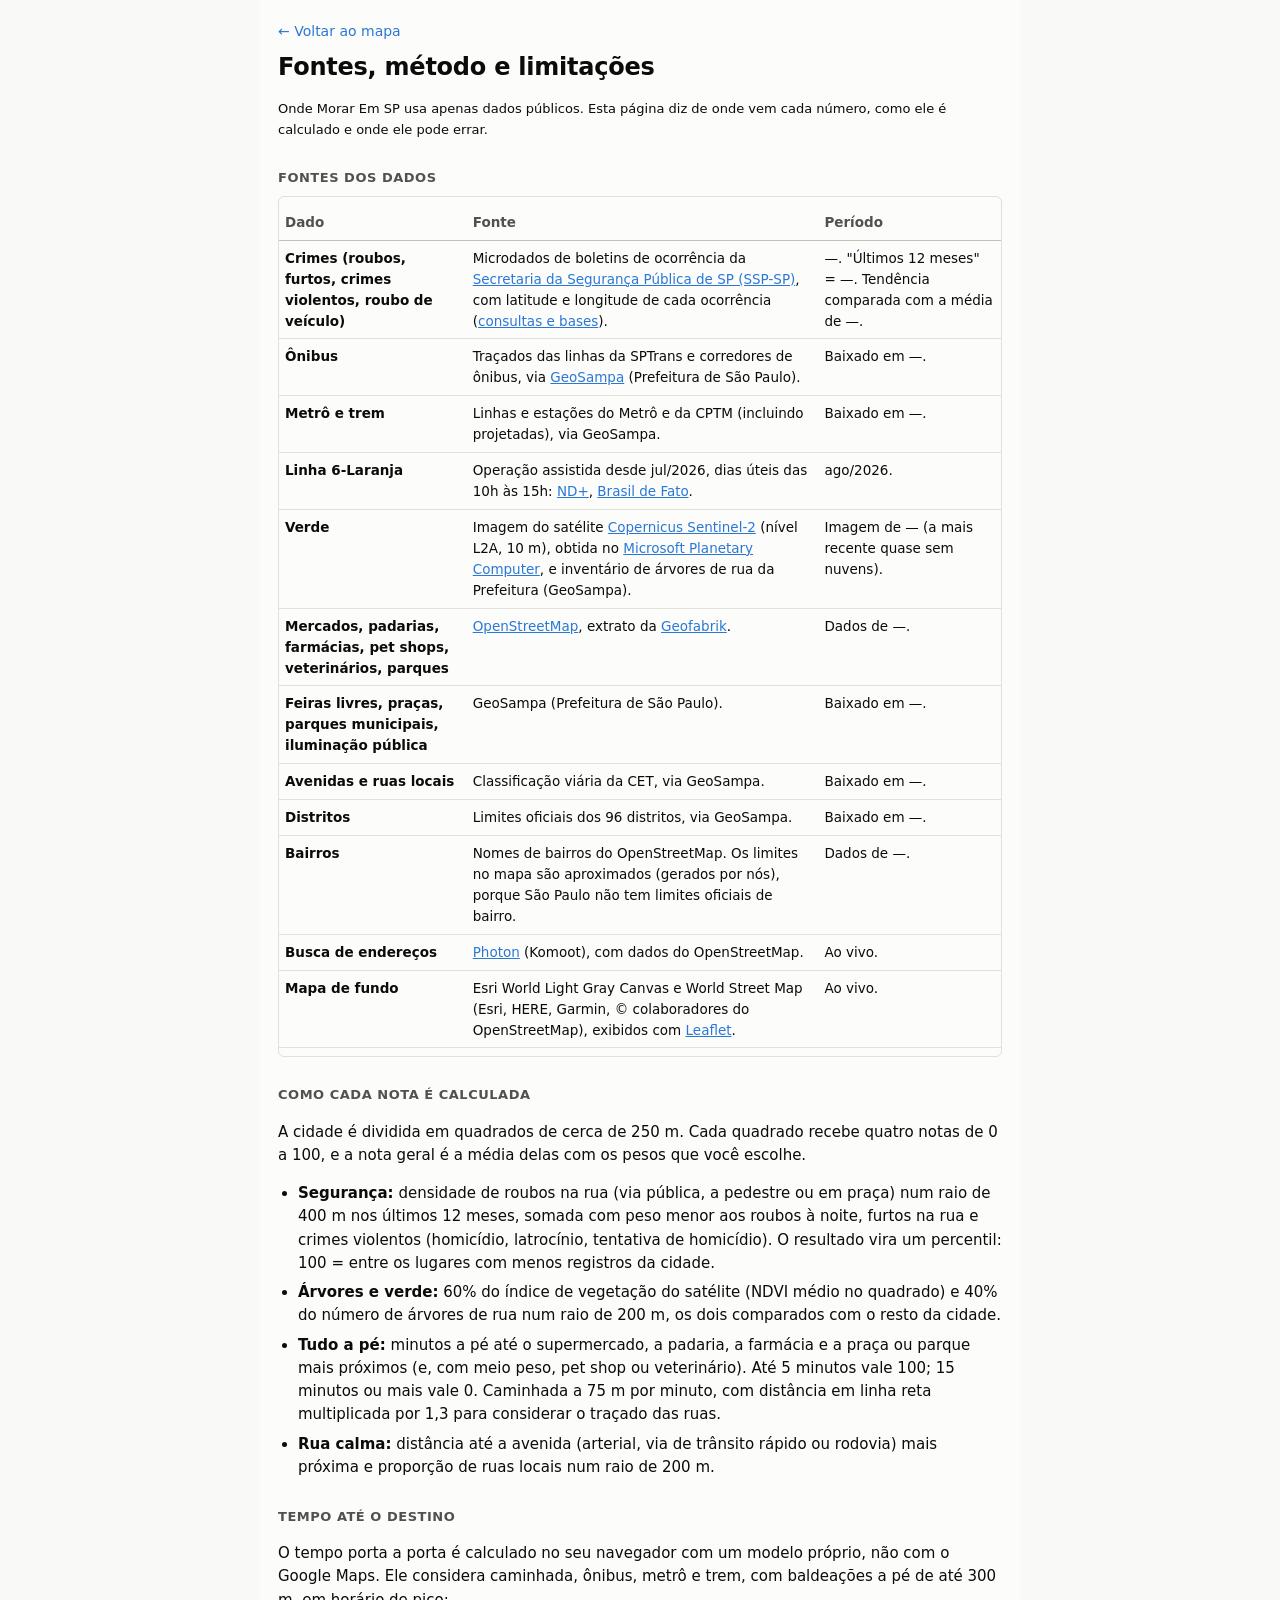
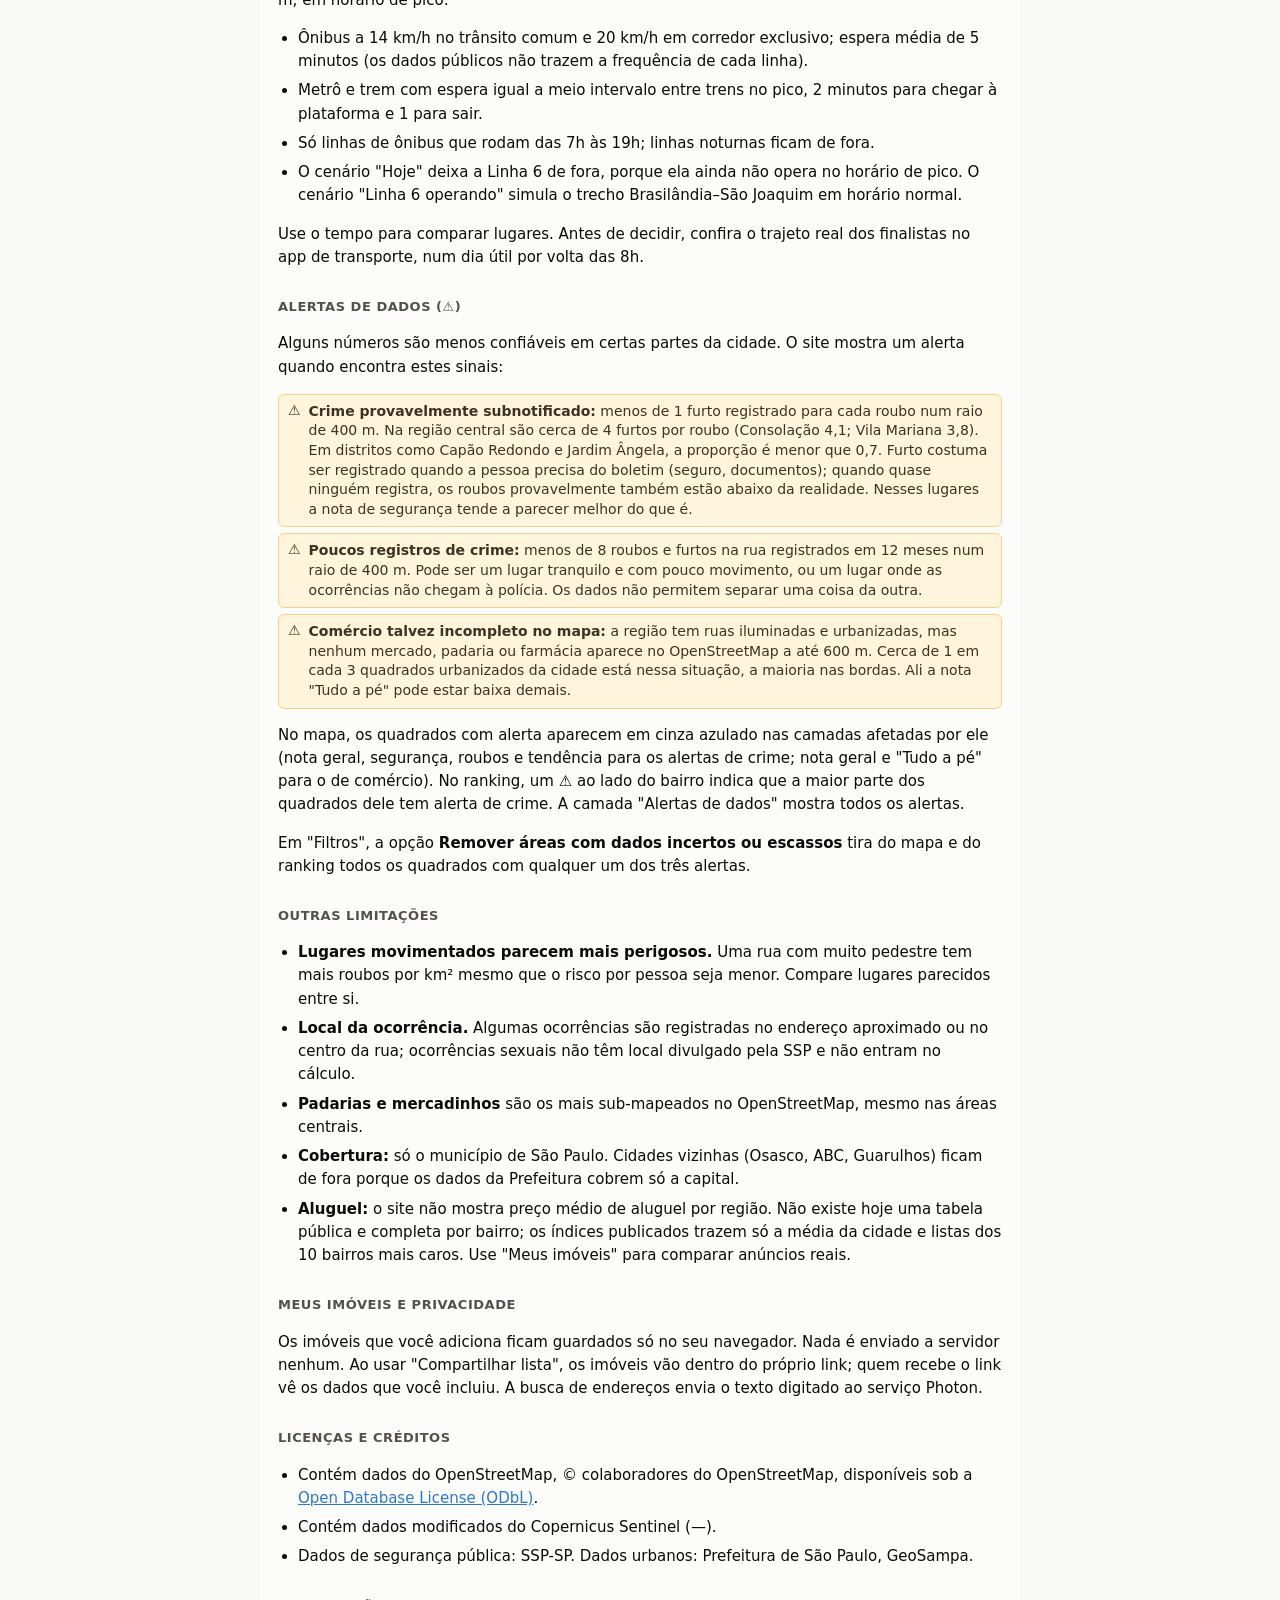
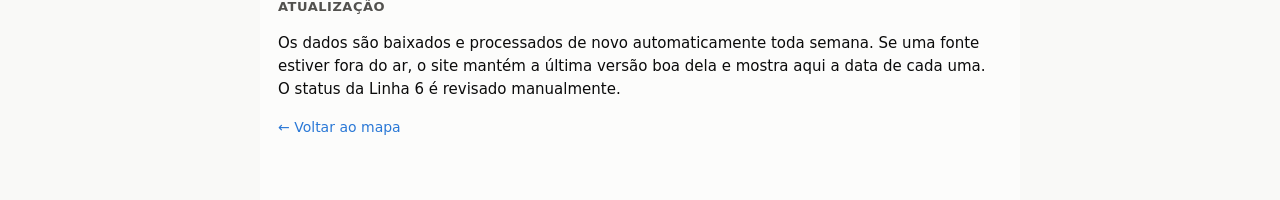
==== commit f6c326c6: "Grey out squares with uncertain data; switch to remove them from map and ranking Squares with a data" ====
--- a/fontes.html
+++ b/fontes.html
@@ -75,7 +75,8 @@
   <div class="warn"><span aria-hidden="true">⚠</span><div><b>Crime provavelmente subnotificado:</b> menos de 1 furto registrado para cada roubo num raio de 400 m. Na região central são cerca de 4 furtos por roubo (Consolação 4,1; Vila Mariana 3,8). Em distritos como Capão Redondo e Jardim Ângela, a proporção é menor que 0,7. Furto costuma ser registrado quando a pessoa precisa do boletim (seguro, documentos); quando quase ninguém registra, os roubos provavelmente também estão abaixo da realidade. Nesses lugares a nota de segurança tende a parecer melhor do que é.</div></div>
   <div class="warn"><span aria-hidden="true">⚠</span><div><b>Poucos registros de crime:</b> menos de 8 roubos e furtos na rua registrados em 12 meses num raio de 400 m. Pode ser um lugar tranquilo e com pouco movimento, ou um lugar onde as ocorrências não chegam à polícia. Os dados não permitem separar uma coisa da outra.</div></div>
   <div class="warn"><span aria-hidden="true">⚠</span><div><b>Comércio talvez incompleto no mapa:</b> a região tem ruas iluminadas e urbanizadas, mas nenhum mercado, padaria ou farmácia aparece no OpenStreetMap a até 600 m. Cerca de 1 em cada 3 quadrados urbanizados da cidade está nessa situação, a maioria nas bordas. Ali a nota "Tudo a pé" pode estar baixa demais.</div></div>
-  <p>No ranking, um ⚠ ao lado do bairro indica que a maior parte dos quadrados dele tem alerta de crime. A camada "Alertas de dados" mostra todos os alertas no mapa.</p>
+  <p>No mapa, os quadrados com alerta aparecem em cinza azulado nas camadas afetadas por ele (nota geral, segurança, roubos e tendência para os alertas de crime; nota geral e "Tudo a pé" para o de comércio). No ranking, um ⚠ ao lado do bairro indica que a maior parte dos quadrados dele tem alerta de crime. A camada "Alertas de dados" mostra todos os alertas.</p>
+  <p>Em "Filtros", a opção <b>Remover áreas com dados incertos ou escassos</b> tira do mapa e do ranking todos os quadrados com qualquer um dos três alertas.</p>
 
   <h2>Outras limitações</h2>
   <ul>
--- a/style.css
+++ b/style.css
@@ -58,6 +58,7 @@
 .row output { font-variant-numeric: tabular-nums; color: var(--text-secondary); white-space: nowrap; }
 input[type=range] { width: 100%; accent-color: var(--accent); }
 .check { display: flex; align-items: center; gap: 6px; font-size: 13px; margin: 4px 0; }
+.check.strong { margin-top: 12px; font-weight: 600; }
 .overlays { margin-top: 10px; }
 #weights .hint { margin: 0 0 4px; }
 #weights .row { margin-top: 10px; }
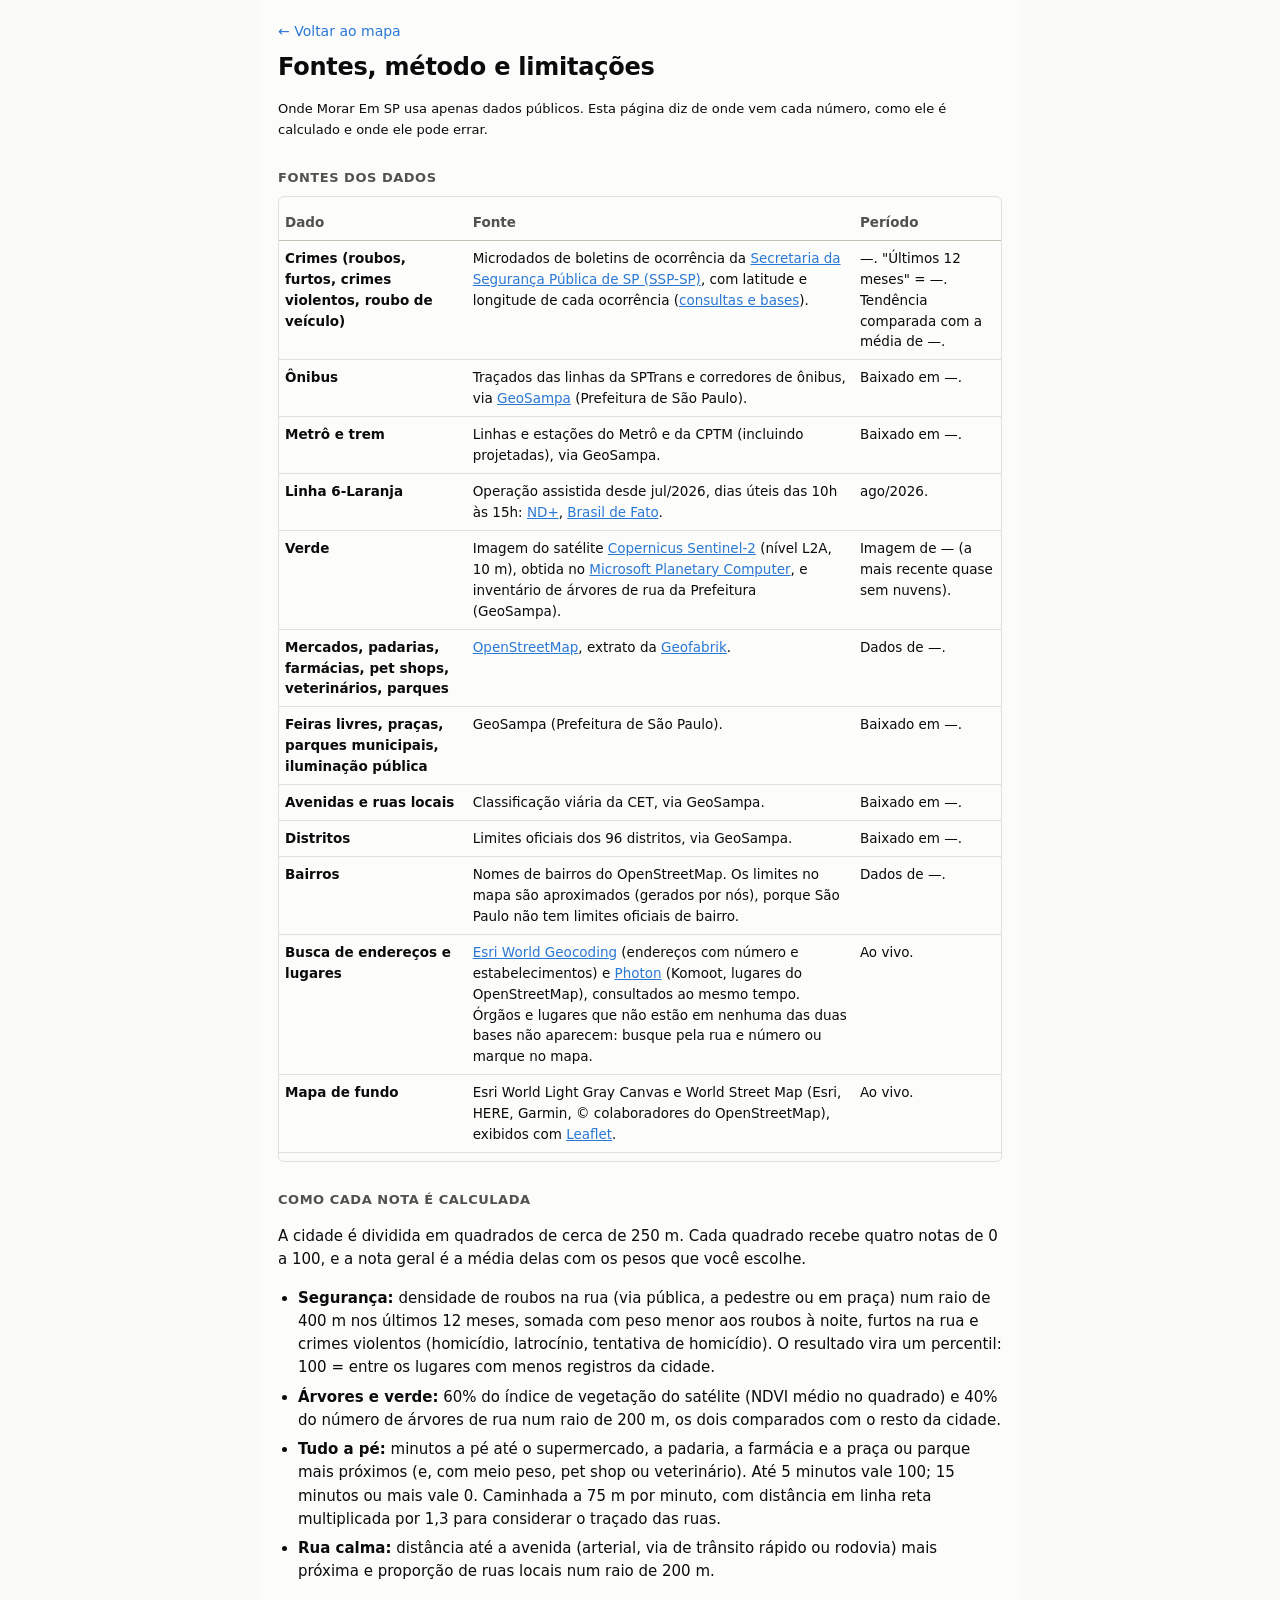
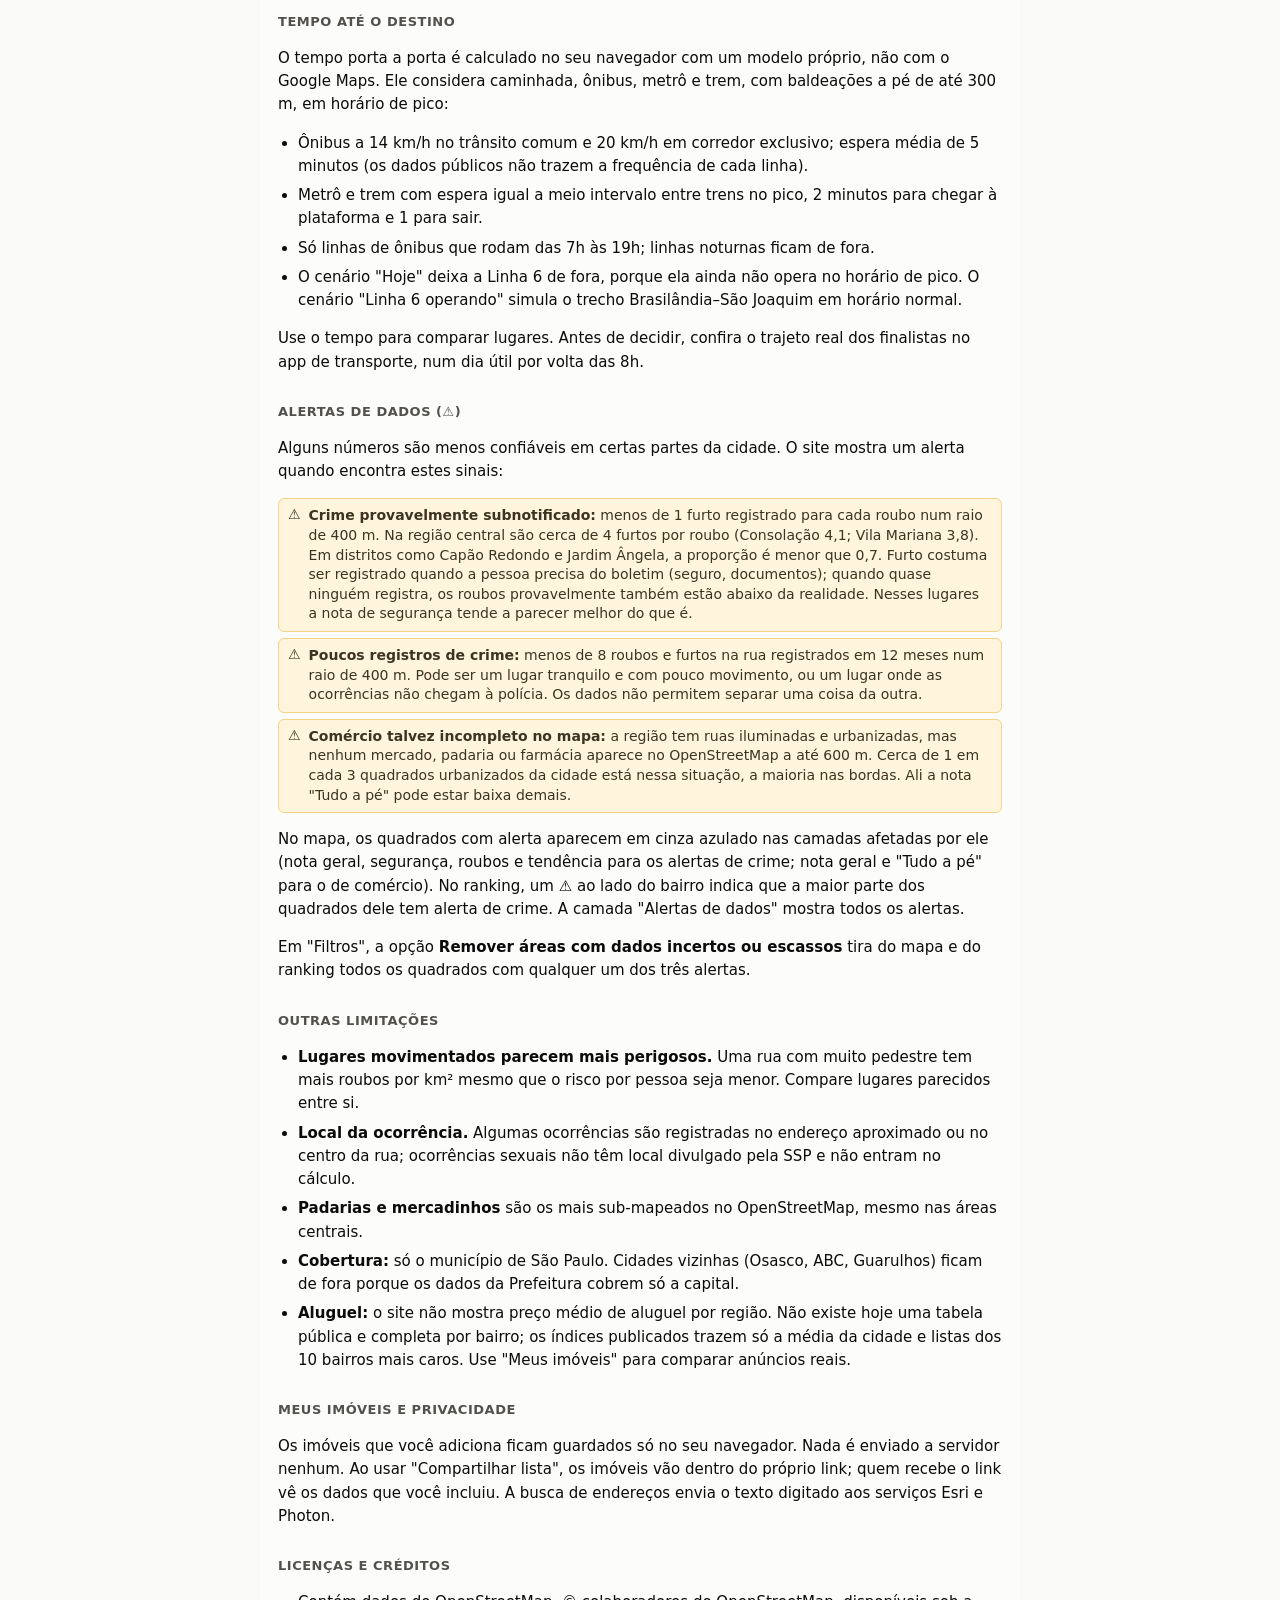
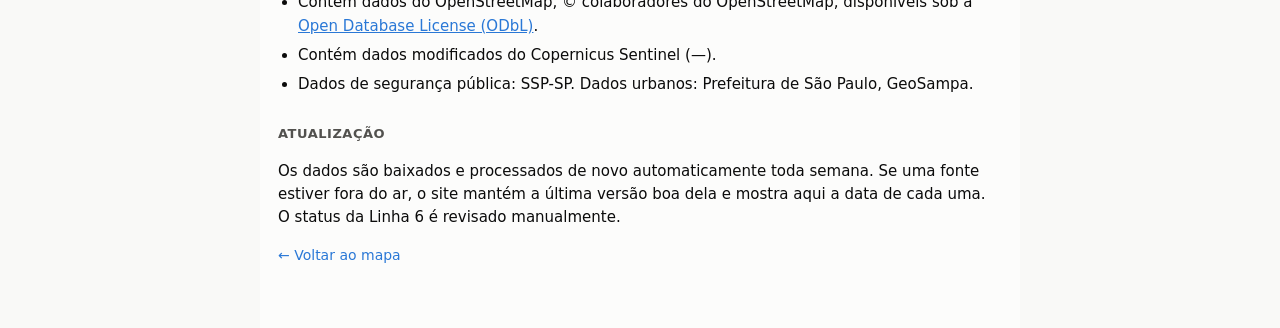
==== commit 85ac7d62: "Faster, clearer place search: Esri + OpenStreetMap in parallel - Query Esri World Geocoding (~0.6 s," ====
--- a/fontes.html
+++ b/fontes.html
@@ -46,7 +46,7 @@
       <tr><td>Avenidas e ruas locais</td><td>Classificação viária da CET, via GeoSampa.</td><td>Baixado em <span data-m="geosampa_date" data-fmt="date">—</span>.</td></tr>
       <tr><td>Distritos</td><td>Limites oficiais dos 96 distritos, via GeoSampa.</td><td>Baixado em <span data-m="geosampa_date" data-fmt="date">—</span>.</td></tr>
       <tr><td>Bairros</td><td>Nomes de bairros do OpenStreetMap. Os limites no mapa são aproximados (gerados por nós), porque São Paulo não tem limites oficiais de bairro.</td><td>Dados de <span data-m="osm_date" data-fmt="date">—</span>.</td></tr>
-      <tr><td>Busca de endereços</td><td><a href="https://photon.komoot.io/" target="_blank" rel="noopener">Photon</a> (Komoot), com dados do OpenStreetMap.</td><td>Ao vivo.</td></tr>
+      <tr><td>Busca de endereços e lugares</td><td><a href="https://developers.arcgis.com/rest/geocode/" target="_blank" rel="noopener">Esri World Geocoding</a> (endereços com número e estabelecimentos) e <a href="https://photon.komoot.io/" target="_blank" rel="noopener">Photon</a> (Komoot, lugares do OpenStreetMap), consultados ao mesmo tempo. Órgãos e lugares que não estão em nenhuma das duas bases não aparecem: busque pela rua e número ou marque no mapa.</td><td>Ao vivo.</td></tr>
       <tr><td>Mapa de fundo</td><td>Esri World Light Gray Canvas e World Street Map (Esri, HERE, Garmin, © colaboradores do OpenStreetMap), exibidos com <a href="https://leafletjs.com" target="_blank" rel="noopener">Leaflet</a>.</td><td>Ao vivo.</td></tr>
     </tbody>
   </table></div>
@@ -88,7 +88,7 @@
   </ul>
 
   <h2>Meus imóveis e privacidade</h2>
-  <p>Os imóveis que você adiciona ficam guardados só no seu navegador. Nada é enviado a servidor nenhum. Ao usar "Compartilhar lista", os imóveis vão dentro do próprio link; quem recebe o link vê os dados que você incluiu. A busca de endereços envia o texto digitado ao serviço Photon.</p>
+  <p>Os imóveis que você adiciona ficam guardados só no seu navegador. Nada é enviado a servidor nenhum. Ao usar "Compartilhar lista", os imóveis vão dentro do próprio link; quem recebe o link vê os dados que você incluiu. A busca de endereços envia o texto digitado aos serviços Esri e Photon.</p>
 
   <h2>Licenças e créditos</h2>
   <ul>
--- a/style.css
+++ b/style.css
@@ -175,3 +175,12 @@
 .warn a, .src a { color: var(--accent); }
 .warn-mark { color: #b06d00; font-weight: 700; cursor: help; }
 .src { margin-top: 8px; font-size: 10.5px; color: var(--text-muted); line-height: 1.4; }
+
+/* search feedback */
+.results li.status { cursor: default; color: var(--text-secondary); display: flex; align-items: center; gap: 8px; }
+.results li.status:hover { background: none; }
+.results li.src { cursor: default; font-size: 10.5px; color: var(--text-muted); padding: 4px 10px; }
+.results li.src:hover { background: none; }
+.spinner { width: 14px; height: 14px; flex: none; border-radius: 50%; border: 2px solid var(--grid); border-top-color: var(--accent); animation: spin .8s linear infinite; }
+@keyframes spin { to { transform: rotate(360deg); } }
+@media (prefers-reduced-motion: reduce) { .spinner { animation-duration: 2.4s; } }
